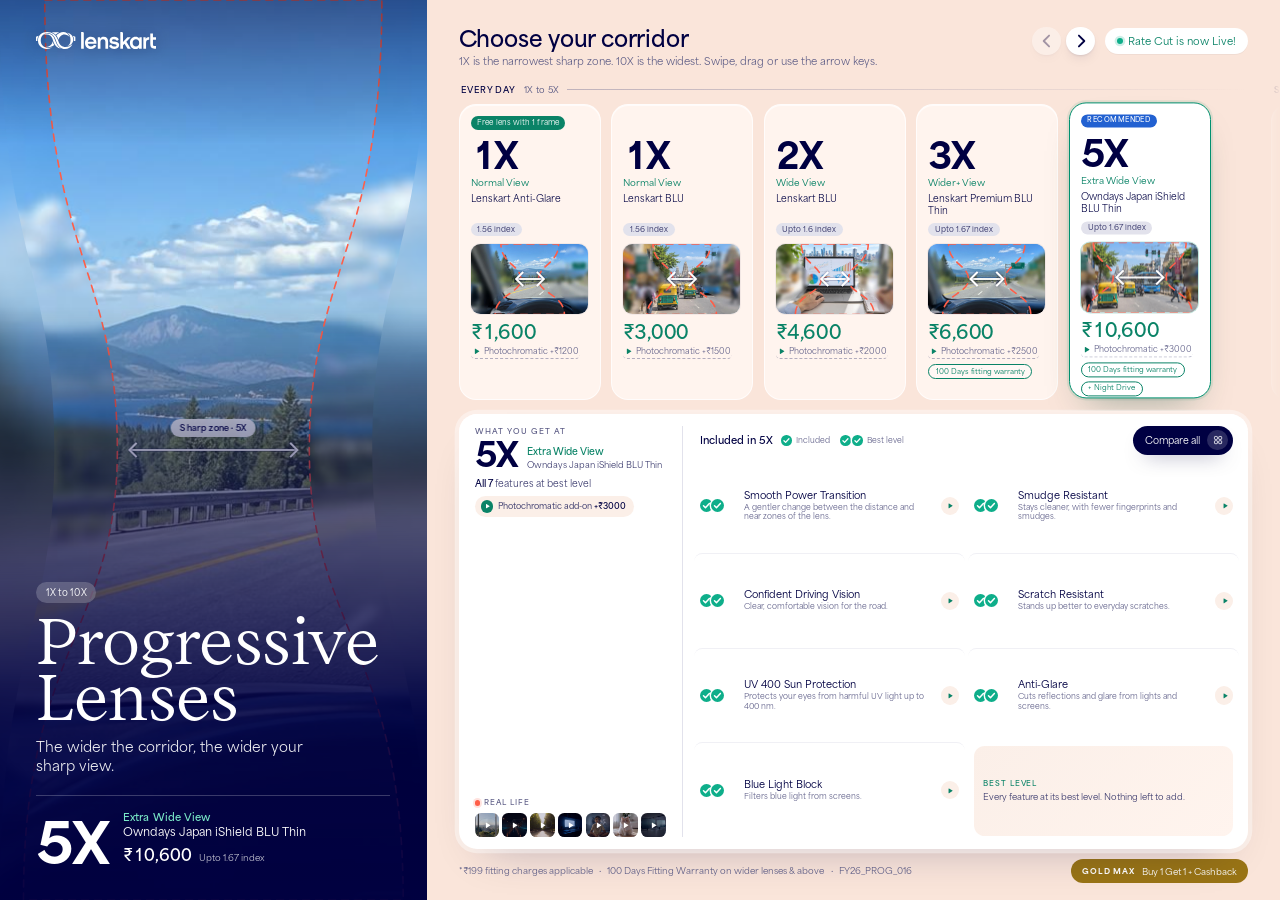
==== proto/v1/index.html @ 250c39a2 "Mirror lk-progressive-lens-card for GitHub Pages with iPad landscape & video playback fixes" ====
<!doctype html>
<html lang="en">
<head>
<meta charset="utf-8">
<meta name="viewport" content="width=device-width, initial-scale=1, viewport-fit=cover">
<title>Progressive Lenses · Cinematic</title>
<meta name="theme-color" content="#FAE5DA">
<link rel="icon" href="data:,">
<link rel="stylesheet" href="../shared/corridor.css">
<link rel="stylesheet" href="style.css">
</head>
<body>

<div class="app" id="app">

  <!-- LEFT: live hero corridor -->
  <aside class="hero" aria-label="Progressive Lenses">
    <div class="hero-cx" id="heroCx" aria-hidden="true"></div>
    <div class="hero-shade" aria-hidden="true"></div>

    <div class="hero-top">
      <img class="wordmark" src="../assets/lenskart-wordmark-white.svg" alt="Lenskart">
    </div>

    <div class="hero-copy">
      <span class="hero-range" id="heroRange">1X to 10X</span>
      <h1 class="hero-title">Progressive<br>Lenses</h1>
      <p class="hero-line">The wider the corridor, the wider your sharp view.</p>

      <div class="hero-sel" aria-live="polite">
        <div class="hero-x swap" id="heroX">5X</div>
        <div class="hero-meta swap" id="heroMeta">
          <div class="hero-view" id="heroView">Extra Wide View</div>
          <div class="hero-name" id="heroName">Owndays Japan iShield BLU Thin</div>
          <div class="hero-price"><span id="heroPrice">₹10,600</span><span class="hero-price-note" id="heroIndex">Upto 1.67 index</span></div>
        </div>
      </div>
    </div>
  </aside>

  <!-- RIGHT: carousel + detail -->
  <main class="stage">
    <header class="stage-head">
      <div class="stage-title">
        <h2>Choose your corridor</h2>
        <p>1X is the narrowest sharp zone. <span id="maxX">10X</span> is the widest. Swipe, drag or use the arrow keys.</p>
      </div>
      <div class="head-right">
        <div class="arrows" role="group" aria-label="Scroll lenses">
          <button class="arrow" id="prevBtn" type="button" aria-label="Scroll left">
            <svg viewBox="0 0 24 24" width="20" height="20" aria-hidden="true"><path d="M14.5 5.5 8 12l6.5 6.5" fill="none" stroke="currentColor" stroke-width="2.2" stroke-linecap="round" stroke-linejoin="round"/></svg>
          </button>
          <button class="arrow" id="nextBtn" type="button" aria-label="Scroll right">
            <svg viewBox="0 0 24 24" width="20" height="20" aria-hidden="true"><path d="M9.5 5.5 16 12l-6.5 6.5" fill="none" stroke="currentColor" stroke-width="2.2" stroke-linecap="round" stroke-linejoin="round"/></svg>
          </button>
        </div>
        <span class="ratecut" id="rateCut"><i></i><span>Rate Cut is now Live!</span></span>
      </div>
    </header>

    <section class="carousel" id="carousel" aria-label="Lens carousel">
      <div class="track" id="track" role="radiogroup" aria-label="Progressive lenses"></div>
    </section>

    <section class="detail" id="detail" aria-live="polite"></section>

    <footer class="foot">
      <p class="foot-facts" id="footFacts"></p>
      <span class="gold" id="gold"><b>GOLD MAX</b><span>Buy 1 Get 1 + Cashback</span></span>
    </footer>
  </main>
</div>

<!-- Compare matrix -->
<div class="cmp" id="cmp" role="dialog" aria-modal="true" aria-labelledby="cmpTitle" hidden>
  <div class="cmp-inner">
    <header class="cmp-head">
      <div>
        <span class="cmp-eyebrow">COMPARE · <span id="cmpCount">8</span> LENSES</span>
        <h2 id="cmpTitle">Find the corridor that fits</h2>
      </div>
      <div class="cmp-head-r">
        <div class="cmp-legend" aria-hidden="true">
          <span><i class="tk tk1"></i>Included</span>
          <span><i class="tk tk2"></i>Best level</span>
        </div>
        <button class="cmp-close" id="cmpClose" type="button" aria-label="Close compare">
          <svg viewBox="0 0 24 24" width="20" height="20" aria-hidden="true"><path d="M6 6l12 12M18 6 6 18" fill="none" stroke="currentColor" stroke-width="2.2" stroke-linecap="round"/></svg>
          <span>Close</span>
        </button>
      </div>
    </header>
    <div class="cmp-scroll" id="cmpScroll"><div id="cmpTable"></div></div>
    <footer class="foot cmp-foot">
      <p class="foot-facts" id="cmpFacts"></p>
      <span class="gold"><b>GOLD MAX</b><span>Buy 1 Get 1 + Cashback</span></span>
    </footer>
  </div>
</div>

<!-- Real-life clip lightbox -->
<div class="lb" id="lb" role="dialog" aria-modal="true" aria-labelledby="lbTitle" hidden>
  <div class="lb-scrim" data-close></div>
  <div class="lb-card">
    <div class="lb-media">
      <video id="lbVideo" autoplay muted loop playsinline webkit-playsinline preload="auto"></video>
      <span class="lb-badge"><i></i>Real life</span>
    </div>
    <div class="lb-info">
      <span class="lb-eyebrow" id="lbEye"></span>
      <h3 id="lbTitle"></h3>
      <p class="lb-blurb" id="lbBlurb"></p>
      <div class="lb-status" id="lbStatus"></div>
      <div class="lb-nav" id="lbNav">
        <button class="lb-step" id="lbPrev" type="button" aria-label="Previous clip">
          <svg viewBox="0 0 24 24" width="18" height="18" aria-hidden="true"><path d="M14.5 5.5 8 12l6.5 6.5" fill="none" stroke="currentColor" stroke-width="2.2" stroke-linecap="round" stroke-linejoin="round"/></svg>
        </button>
        <span class="lb-dots" id="lbDots" aria-hidden="true"></span>
        <button class="lb-step" id="lbNext" type="button" aria-label="Next clip">
          <svg viewBox="0 0 24 24" width="18" height="18" aria-hidden="true"><path d="M9.5 5.5 16 12l-6.5 6.5" fill="none" stroke="currentColor" stroke-width="2.2" stroke-linecap="round" stroke-linejoin="round"/></svg>
        </button>
      </div>
    </div>
    <button class="lb-close" id="lbClose" type="button" aria-label="Close clip">
      <svg viewBox="0 0 24 24" width="20" height="20" aria-hidden="true"><path d="M6 6l12 12M18 6 6 18" fill="none" stroke="currentColor" stroke-width="2.2" stroke-linecap="round"/></svg>
    </button>
  </div>
</div>

<script src="../shared/data.js"></script>
<script src="../shared/corridor.js"></script>
<script src="app.js"></script>
</body>
</html>
---- proto/shared/corridor.css ----
/* Corridor motion component. See corridor.js. */
.cx{position:relative;overflow:hidden;background:#dbe7f1;isolation:isolate;contain:paint}
.cx-layer{position:absolute;inset:0;overflow:hidden}
.cx-img{position:absolute;top:0;left:50%;max-width:none;pointer-events:none;user-select:none;-webkit-user-drag:none;
  transform:translate3d(calc(-50% + var(--cx-pan,0px)),0,0);will-change:transform}
.cx-l-sharp{-webkit-clip-path:var(--cx-clip-sharp);clip-path:var(--cx-clip-sharp)}
.cx-l-mid{-webkit-clip-path:var(--cx-clip-mid);clip-path:var(--cx-clip-mid)}
.cx-shade{position:absolute;inset:0;pointer-events:none;background:linear-gradient(180deg,rgba(255,255,255,.0),rgba(0,0,40,.0))}
.cx-guide{position:absolute;inset:0;width:100%;height:100%;pointer-events:none;overflow:visible}
.cx-outline{fill:none;stroke:#ff5e48;stroke-width:1.6;stroke-linecap:round;stroke-dasharray:7 6;vector-effect:non-scaling-stroke;animation:cx-dash 1.4s linear infinite}
.cx-outline-glow{fill:rgba(255,255,255,.10);stroke:none}
@keyframes cx-dash{to{stroke-dashoffset:-26}}
.cx-arrow{position:absolute;left:50%;top:50%;height:0;pointer-events:none;transform:translate(-50%,-50%);display:flex;align-items:center;justify-content:center;animation:cx-wig 2.6s ease-in-out infinite}
.cx-arrow i{display:block;height:2px;width:100%;background:rgba(255,255,255,.92);border-radius:2px;box-shadow:0 0 0 1px rgba(0,0,66,.18)}
.cx-arrow::before,.cx-arrow::after{content:"";position:absolute;top:50%;width:9px;height:9px;border-top:2px solid #fff;border-left:2px solid #fff;filter:drop-shadow(0 0 1px rgba(0,0,66,.45))}
.cx-arrow::before{left:0;transform:translateY(-50%) rotate(-45deg)}
.cx-arrow::after{right:0;transform:translateY(-50%) rotate(135deg)}
@keyframes cx-wig{0%,100%{transform:translate(-50%,-50%) scaleX(1)}35%{transform:translate(-50%,-50%) scaleX(1.07)}70%{transform:translate(-50%,-50%) scaleX(.94)}}
.cx-chip{position:absolute;left:50%;bottom:10px;transform:translateX(-50%);padding:4px 10px;border-radius:999px;font:700 11px/1 "Lenskart Sans",system-ui,sans-serif;letter-spacing:.02em;color:#000042;background:rgba(255,255,255,.88);-webkit-backdrop-filter:blur(6px);backdrop-filter:blur(6px);white-space:nowrap;pointer-events:none}
@media (prefers-reduced-motion:reduce){.cx-outline,.cx-arrow{animation:none}}
---- proto/v1/style.css ----
/* V1 · Cinematic (peach / white). 1rem = 16px at 1920x1080, scales with the viewport. */
@font-face{font-family:"Lenskart Sans";src:url("../assets/fonts/LenskartSans-Regular.woff2") format("woff2");font-weight:400;font-display:swap}
@font-face{font-family:"Lenskart Sans";src:url("../assets/fonts/LenskartSans-Medium.woff2") format("woff2");font-weight:500;font-display:swap}
@font-face{font-family:"Lenskart Sans";src:url("../assets/fonts/LenskartSans-Bold.woff2") format("woff2");font-weight:700;font-display:swap}
@font-face{font-family:"Lenskart Sans";src:url("../assets/fonts/LenskartSans-Black.woff2") format("woff2");font-weight:900;font-display:swap}
@font-face{font-family:"Lenskart Serif";src:url("../assets/fonts/LenskartSerif-Normal.woff2") format("woff2");font-weight:400;font-display:swap}

:root{
  --navy:#000042; --navy2:#333368; --navy3:#5B5B85;
  --teal:#0A8367; --teal2:#0EAE8A; --teal3:#00906F;
  --peach:#FAE5DA; --peach2:#FFF4EE; --peach3:#FBEFE8;
  --lilac:#E2E2EC; --lilac2:#F0F0F5;
  --red:#FF5E48; --blue:#2261D1; --gold:#997415;
  --ease-out:cubic-bezier(.23,1,.32,1);
  --ease-io:cubic-bezier(.77,0,.175,1);
  --sans:"Lenskart Sans",system-ui,-apple-system,"Segoe UI",sans-serif;
  --serif:"Lenskart Serif",Georgia,serif;
}
*{box-sizing:border-box;margin:0;padding:0}
html{font-size:clamp(6.5px,min(calc(100vw/120),calc(100vh/67.5)),28px);-webkit-text-size-adjust:100%}
body{font-family:var(--sans);color:var(--navy);background:var(--peach);min-height:100vh;min-height:100dvh;overflow:hidden;-webkit-font-smoothing:antialiased;text-rendering:optimizeLegibility}
button{font:inherit;color:inherit;background:none;border:0;cursor:pointer;-webkit-tap-highlight-color:transparent;touch-action:manipulation}
img,video{display:block}
[hidden]{display:none!important}
::selection{background:rgba(14,174,138,.28);color:var(--navy)}
.hero ::selection{background:rgba(121,231,199,.35);color:#fff}
.cmp-scroll{scrollbar-width:thin;scrollbar-color:rgba(0,0,66,.25) transparent}
:focus{outline:none}
:focus-visible{outline:.19rem solid var(--blue);outline-offset:.2rem;border-radius:.5rem}

.app{display:grid;grid-template-columns:40rem minmax(0,1fr);height:100vh;height:100dvh;min-height:40rem;max-height:100vh;max-height:100dvh}

/* ============ HERO ============ */
.hero{position:relative;overflow:hidden;background:#1a2a44;color:#fff;display:flex;flex-direction:column;justify-content:space-between;padding:3rem 3.4rem 3.2rem;isolation:isolate}
.hero-cx{position:absolute;inset:0;z-index:-3}
.hero-cx.cx{background:#2a3a58}
.hero-cx .cx-chip{bottom:auto;top:calc(50% - 2.9rem);font-size:.8rem;padding:.42rem .85rem}
.hero-shade{position:absolute;inset:0;z-index:-2;pointer-events:none;
  background:
    linear-gradient(180deg,rgba(0,0,40,.42) 0,rgba(0,0,40,0) 16%),
    linear-gradient(0deg,rgba(0,0,66,.96) 0,rgba(0,0,66,.86) 24%,rgba(0,0,66,.5) 46%,rgba(0,0,66,0) 66%)}
.wordmark{height:1.55rem;width:auto;filter:drop-shadow(0 1px 8px rgba(0,0,40,.35))}
.hero-copy{display:flex;flex-direction:column;align-items:flex-start}
.hero-range{display:inline-flex;align-items:center;padding:.45rem .9rem;border-radius:999px;background:rgba(255,255,255,.2);-webkit-backdrop-filter:blur(8px);backdrop-filter:blur(8px);font-size:.85rem;font-weight:500;letter-spacing:.01em}
.hero-title{font-family:var(--serif);font-weight:400;font-size:5.4rem;line-height:.98;letter-spacing:-.01em;margin-top:1rem;text-wrap:balance}
.hero-line{margin-top:1.1rem;font-size:1.3rem;line-height:1.35;font-weight:400;opacity:.95;max-width:26rem}
.hero-sel{margin-top:1.8rem;padding-top:1.4rem;border-top:1px solid rgba(255,255,255,.22);align-self:stretch;display:flex;align-items:flex-end;gap:1.3rem}
.hero-x{font-weight:900;font-size:5.2rem;line-height:.84;letter-spacing:-.02em;font-variant-numeric:tabular-nums}
.hero-meta{min-width:0;padding-bottom:.1rem}
.hero-view{font-size:.95rem;font-weight:700;color:#79E7C7;letter-spacing:.01em}
.hero-name{margin-top:.25rem;font-size:1.05rem;line-height:1.25;font-weight:500}
.hero-price{margin-top:.5rem;display:flex;align-items:baseline;gap:.7rem;flex-wrap:wrap}
.hero-price #heroPrice{font-size:1.5rem;font-weight:700;font-variant-numeric:tabular-nums}
.hero-price-note{font-size:.82rem;opacity:.8}

/* ============ STAGE ============ */
.stage{display:flex;flex-direction:column;min-width:0;min-height:0;padding:2.5rem 3rem 1.6rem 3rem;background:var(--peach);position:relative}
.stage-head{display:flex;justify-content:space-between;align-items:flex-start;gap:1.5rem}
.stage-title h2{font-size:2.05rem;line-height:1.1;font-weight:700;letter-spacing:-.01em}
.stage-title p{margin-top:.4rem;font-size:.95rem;color:var(--navy3);font-weight:400}
.head-right{display:flex;align-items:center;gap:.9rem;flex-shrink:0}
.ratecut{display:inline-flex;align-items:center;gap:.5rem;padding:.65rem 1.1rem;border-radius:999px;background:#fff;font-size:.95rem;font-weight:500;color:var(--teal);box-shadow:0 1px 0 rgba(0,0,66,.04)}
.ratecut i{width:.6rem;height:.6rem;border-radius:50%;background:var(--teal2);box-shadow:0 0 0 .22rem rgba(14,174,138,.2);animation:pulse 2.4s ease-in-out infinite}
@keyframes pulse{50%{box-shadow:0 0 0 .38rem rgba(14,174,138,0)}}
.arrows{display:flex;gap:.5rem}
.arrow{width:2.7rem;height:2.7rem;border-radius:50%;background:#fff;color:var(--navy);display:grid;place-items:center;box-shadow:0 1px 2px rgba(0,0,66,.08),0 6px 14px -6px rgba(0,0,66,.18);transition:transform .16s var(--ease-out),opacity .2s,background-color .2s,color .2s}
.arrow:active{transform:scale(.94)}
.arrow[aria-disabled="true"]{opacity:.35;pointer-events:none}
@media (hover:hover) and (pointer:fine){.arrow:hover{background:var(--navy);color:#fff}}

/* ============ CAROUSEL ============ */
.carousel{position:relative;margin-top:1.3rem;margin-left:-1rem;margin-right:-3rem}
.track{display:flex;gap:2.2rem;overflow-x:auto;overflow-y:hidden;scroll-snap-type:x mandatory;scroll-padding-left:1rem;padding:.2rem 3rem 1.1rem 1rem;scrollbar-width:none;-webkit-overflow-scrolling:touch;overscroll-behavior-x:contain;cursor:grab;user-select:none;-webkit-user-select:none;touch-action:pan-x pan-y;
  -webkit-mask-image:linear-gradient(90deg,transparent 0,#000 var(--mL,0rem),#000 calc(100% - var(--mR,0rem)),transparent 100%);mask-image:linear-gradient(90deg,transparent 0,#000 var(--mL,0rem),#000 calc(100% - var(--mR,0rem)),transparent 100%)}
.track::-webkit-scrollbar{display:none}
.track.can-left{--mL:1.2rem}
.track.can-right{--mR:3.4rem}
.track.dragging{cursor:grabbing;scroll-snap-type:none;user-select:none}
.track.dragging .card{pointer-events:none}
.grp{flex:none;display:flex;flex-direction:column;gap:.8rem}
.grp-label{position:sticky;left:1rem;align-self:flex-start;display:flex;align-items:center;gap:.7rem;font-size:.78rem;font-weight:700;letter-spacing:.14em;text-transform:uppercase;color:var(--navy3);padding-left:.2rem;height:1.2rem;z-index:2;
  width:calc(var(--vw,50rem) - 4rem);max-width:100%}
.grp-label b{font-weight:700;color:var(--navy);white-space:nowrap}
.grp-label::after{content:"";flex:1;height:1px;background:linear-gradient(90deg,rgba(102,102,142,.4),rgba(102,102,142,0))}
.grp-label small{font-weight:500;letter-spacing:.04em;text-transform:none;font-size:.8rem;white-space:nowrap}
.grp-cards{display:flex;gap:1rem}

/* ============ CARD ============ */
.card{position:relative;flex:none;width:13.3rem;height:27.7rem;border-radius:1.6rem;background:var(--peach2);border:.13rem solid rgba(255,255,255,.75);padding:1.05rem 1.05rem 1rem;display:flex;flex-direction:column;scroll-snap-align:start;
  box-shadow:0 1px 0 rgba(255,255,255,.7) inset;transition:transform .28s var(--ease-out),box-shadow .28s var(--ease-out),background-color .28s,border-color .28s}
.card-hit{position:absolute;inset:0;border-radius:inherit;z-index:1;-webkit-touch-callout:none}
.card-hit:focus-visible{outline:.2rem solid var(--blue);outline-offset:.2rem;border-radius:1.6rem}
.card > *:not(.card-hit){position:relative;pointer-events:none}
.card .addon{pointer-events:auto;z-index:3}
.card-tags{min-height:1.5rem;display:flex;gap:.35rem;flex-wrap:wrap;align-items:flex-start}
.chip{display:inline-flex;align-items:center;padding:.28rem .6rem;border-radius:999px;font-size:.66rem;font-weight:700;letter-spacing:.04em;line-height:1;white-space:nowrap}
.chip-free{background:var(--teal);color:#fff;letter-spacing:.01em;font-weight:500;font-size:.68rem}
.chip-rec{background:var(--blue);color:#fff;text-transform:uppercase;letter-spacing:.07em;font-size:.62rem}
.chip-best{background:var(--blue);color:#fff;text-transform:uppercase;letter-spacing:.07em;font-size:.62rem}
.card-x{margin-top:.45rem;font-size:3.35rem;font-weight:900;line-height:1;letter-spacing:-.025em;font-variant-numeric:tabular-nums}
.card-view{margin-top:.5rem;font-size:.84rem;font-weight:500;color:var(--teal);line-height:1.2}
.card-name{margin-top:.4rem;font-size:.86rem;font-weight:400;line-height:1.28;min-height:2.2rem;color:var(--navy)}
.idx{align-self:flex-start;margin-top:.55rem;padding:.3rem .62rem;border-radius:999px;background:var(--lilac);font-size:.7rem;font-weight:500;color:var(--navy2);line-height:1}
.tile{margin-top:.7rem;width:100%;aspect-ratio:16/9.6;border-radius:.9rem;overflow:hidden;background:#cfdbe8;flex:none;box-shadow:0 0 0 1px rgba(0,0,66,.05)}
.card-price{margin-top:.7rem;font-size:1.75rem;font-weight:700;color:var(--teal);line-height:1.05;letter-spacing:-.01em;font-variant-numeric:tabular-nums}
.addon{align-self:flex-start;margin-top:.3rem;font-size:.74rem;color:var(--navy3);line-height:1.2;display:inline-flex;align-items:center;gap:.3rem;padding:.2rem .1rem;border-radius:.4rem;text-align:left;border-bottom:1px dashed rgba(102,102,142,.5);transition:color .15s,border-color .15s}
.addon svg{flex:none;width:.8rem;height:.8rem;color:var(--teal)}
@media (hover:hover) and (pointer:fine){.addon:hover{color:var(--navy);border-bottom-color:var(--teal)}}
.card-chips{margin-top:.45rem;display:flex;gap:.3rem;flex-wrap:wrap;align-content:flex-start}
.pill{display:inline-flex;align-items:center;padding:.26rem .6rem;border-radius:999px;border:1px solid var(--teal);color:var(--teal);font-size:.66rem;font-weight:500;line-height:1.1;white-space:nowrap;background:rgba(255,255,255,.4)}

@media (hover:hover) and (pointer:fine){
  .card:hover{transform:translateY(-.28rem);box-shadow:0 14px 28px -14px rgba(0,0,66,.28)}
}
.card:active{transform:scale(.985)}
.card.is-sel{background:#fff;border-color:var(--teal3);box-shadow:0 18px 38px -18px rgba(0,66,50,.4),0 0 0 .2rem rgba(0,144,111,.1);transform:translateY(-.15rem)}
.card.is-sel .card-x{color:var(--navy)}
.card.is-sel .tile{box-shadow:0 0 0 1px rgba(0,144,111,.25)}

/* ============ DETAIL ============ */
.detail{margin-top:.2rem;flex:1 1 auto;min-height:0;background:#fff;border-radius:1.7rem;padding:1.15rem 1.4rem 1.1rem 1.5rem;display:grid;grid-template-columns:19.5rem minmax(0,1fr);gap:1.6rem;box-shadow:0 0 0 .4rem rgba(255,255,255,.4),0 1px 0 rgba(255,255,255,.8) inset,0 22px 44px -26px rgba(0,0,66,.3);position:relative}
.d-id{display:flex;flex-direction:column;min-width:0;border-right:1px solid var(--lilac);padding-right:1.4rem}
.d-eyebrow{font-size:.7rem;font-weight:700;letter-spacing:.14em;text-transform:uppercase;color:var(--navy3)}
.d-head{margin-top:.4rem;display:flex;align-items:flex-end;gap:.8rem}
.d-x{font-size:3.1rem;line-height:.9;font-weight:900;letter-spacing:-.025em;font-variant-numeric:tabular-nums}
.d-view{font-size:.88rem;font-weight:700;color:var(--teal);line-height:1.2;padding-bottom:.1rem}
.d-name{margin-top:.15rem;font-size:.78rem;color:var(--navy2);line-height:1.2}
.d-sum{margin-top:.75rem;font-size:.86rem;line-height:1.35;color:var(--navy2)}
.d-sum b{color:var(--navy);font-weight:700}
.d-addon{margin-top:.55rem;align-self:flex-start;display:inline-flex;align-items:center;gap:.45rem;padding:.4rem .75rem .4rem .55rem;border-radius:999px;background:var(--peach3);font-size:.76rem;font-weight:500;color:var(--navy2);transition:background-color .2s,transform .16s var(--ease-out)}
.d-addon svg{width:1.15rem;height:1.15rem;color:#fff;background:var(--teal);border-radius:50%;padding:.25rem;flex:none}
.d-addon b{color:var(--navy);font-weight:700}
.d-addon:active{transform:scale(.97)}
@media (hover:hover) and (pointer:fine){.d-addon:hover{background:var(--peach)}}
.rl{margin-top:auto;padding-top:.7rem}
.rl-label{display:flex;align-items:center;gap:.4rem;font-size:.68rem;font-weight:700;letter-spacing:.14em;text-transform:uppercase;color:var(--navy3)}
.rl-label i{width:.5rem;height:.5rem;border-radius:50%;background:var(--red);box-shadow:0 0 0 .18rem rgba(255,94,72,.18)}
.rl-row{margin-top:.5rem;display:flex;gap:.3rem}
.rl-th{position:relative;flex:none;width:2.3rem;height:2.3rem;border-radius:.6rem;overflow:hidden;background:var(--lilac);transition:transform .2s var(--ease-out),box-shadow .2s;animation:pop .34s var(--ease-out) backwards;animation-delay:calc(var(--i,0)*40ms)}
.rl-th img{width:100%;height:100%;object-fit:cover}
.rl-th::after{content:"";position:absolute;inset:0;background:rgba(0,0,66,.18);transition:background-color .2s}
.rl-th svg{position:absolute;left:50%;top:50%;width:.8rem;height:.8rem;margin:-.4rem 0 0 -.4rem;color:#fff;z-index:1;filter:drop-shadow(0 1px 2px rgba(0,0,40,.4))}
.rl-th:active{transform:scale(.94)}
@media (hover:hover) and (pointer:fine){.rl-th:hover{transform:translateY(-.15rem);box-shadow:0 8px 14px -8px rgba(0,0,66,.5)}.rl-th:hover::after{background:rgba(0,0,66,0)}}
@keyframes pop{from{opacity:0;transform:translateY(.4rem) scale(.92)}}

.d-main{min-width:0;display:flex;flex-direction:column}
.d-top{display:flex;align-items:center;justify-content:space-between;gap:1rem;min-height:2.4rem}
.d-title{font-size:.95rem;font-weight:700;display:flex;align-items:center;gap:.8rem;flex-wrap:wrap}
.legend{display:inline-flex;align-items:center;gap:1rem;font-size:.72rem;font-weight:400;color:var(--navy3)}
.legend span{display:inline-flex;align-items:center;gap:.35rem}
.btn-compare{display:inline-flex;align-items:center;gap:.7rem;padding:.4rem .5rem .4rem 1.15rem;border-radius:999px;background:var(--navy);color:#fff;font-size:.88rem;font-weight:500;white-space:nowrap;transition:transform .16s var(--ease-out),background-color .2s,box-shadow .2s;box-shadow:0 10px 20px -12px rgba(0,0,66,.7)}
.btn-compare .bi{width:1.9rem;height:1.9rem;border-radius:50%;background:rgba(255,255,255,.16);display:grid;place-items:center;transition:transform .35s var(--ease-out),background-color .2s}
.btn-compare svg{width:.95rem;height:.95rem}
@media (hover:hover) and (pointer:fine){.btn-compare:hover .bi{transform:translate(.12rem,-.05rem) scale(1.06);background:rgba(255,255,255,.26)}}
.btn-compare:active{transform:scale(.97)}
@media (hover:hover) and (pointer:fine){.btn-compare:hover{background:var(--navy2)}}
.feats{margin-top:.3rem;flex:1;display:grid;grid-template-columns:1fr 1fr;grid-template-rows:repeat(4,minmax(0,1fr));grid-auto-flow:column;column-gap:1.4rem;min-height:0}
.feat{position:relative;display:flex;align-items:center;gap:.75rem;text-align:left;padding:.2rem .55rem;margin:0 -.55rem;border-radius:.8rem;min-width:0;border-top:1px solid var(--lilac2);transition:background-color .18s,transform .16s var(--ease-out),opacity .25s;animation:rowin .36s var(--ease-out) backwards;animation-delay:calc(var(--i,0)*28ms)}
.feat:nth-child(4),.feat:nth-child(8){}
.feats .feat:nth-child(1),.feats .feat:nth-child(5){border-top-color:transparent}
.feat:active{transform:scale(.99)}
@keyframes rowin{from{opacity:0;transform:translateY(.4rem)}}
.f-ticks{flex:none;width:3.4rem;display:flex;align-items:center;gap:.2rem}
.f-txt{min-width:0;flex:1}
.f-label{display:flex;font-size:.92rem;font-weight:500;line-height:1.2;color:var(--navy);display:flex;align-items:center;gap:.5rem;flex-wrap:wrap}
.f-sub{display:block;margin-top:.12rem;font-size:.72rem;line-height:1.25;color:var(--navy3);display:-webkit-box;-webkit-line-clamp:2;-webkit-box-orient:vertical;overflow:hidden}
.f-note{display:inline-flex;font-size:.66rem;font-weight:700;color:var(--teal);background:rgba(14,174,138,.12);padding:.18rem .5rem;border-radius:999px;letter-spacing:.01em;line-height:1}
.f-play{flex:none;width:1.7rem;height:1.7rem;border-radius:50%;display:grid;place-items:center;background:var(--peach3);color:var(--teal);transition:background-color .18s,color .18s,transform .2s var(--ease-out)}
.f-play svg{width:.72rem;height:.72rem;margin-left:.08rem}
@media (hover:hover) and (pointer:fine){.feat:hover{background:var(--peach2)}.feat:hover .f-play{background:var(--teal);color:#fff;transform:scale(1.08)}}
.feat.off{opacity:.5}
.feat.off .f-label{color:var(--navy2)}
.feat.off .f-sub{color:var(--navy3)}
.feat.off:hover,.feat.off:focus-visible{opacity:.9}
.feat.off .f-play{background:var(--lilac2);color:var(--navy3)}
.cell-hint{display:flex;flex-direction:column;justify-content:center;gap:.25rem;padding:.4rem .9rem;margin:.3rem 0 .1rem;border-radius:1rem;background:linear-gradient(135deg,var(--peach3),var(--peach2));font-size:.8rem;line-height:1.35;color:var(--navy2);animation:rowin .36s var(--ease-out) backwards;animation-delay:200ms}
.cell-hint b{color:var(--navy);font-weight:700}
.cell-hint small{font-size:.68rem;font-weight:700;letter-spacing:.12em;text-transform:uppercase;color:var(--teal)}

/* ticks */
.tk{display:inline-block;width:1.25rem;height:1.25rem;border-radius:50%;background:var(--teal2) url("data:image/svg+xml,%3Csvg xmlns='http://www.w3.org/2000/svg' viewBox='0 0 20 20'%3E%3Cpath d='M5.4 10.4l3 3 6-6.6' fill='none' stroke='white' stroke-width='2.3' stroke-linecap='round' stroke-linejoin='round'/%3E%3C/svg%3E") center/100% no-repeat;flex:none}
.tk.tk2{margin-right:.0rem}
.tk.none{background:transparent;box-shadow:inset 0 0 0 1.5px var(--lilac);position:relative}
.tk.none::after{content:"";position:absolute;left:32%;right:32%;top:50%;height:1.5px;background:#b9b9cf;border-radius:2px}
.legend .tk,.cmp-legend .tk{width:1rem;height:1rem}
.legend .tk1,.cmp-legend .tk1{margin-right:0}
.legend .tk2::after,.cmp-legend .tk2::after{content:"";display:inline-block}
.dbl{display:inline-flex}
.dbl .tk+.tk{margin-left:-.22rem;box-shadow:0 0 0 .13rem #fff}
.cmp .dbl .tk+.tk{box-shadow:0 0 0 .13rem var(--peach2)}

/* swap animation */
.swap.pop{animation:swap .36s var(--ease-out)}
@keyframes swap{from{opacity:0;transform:translateY(.55rem);filter:blur(4px)}to{opacity:1;transform:none;filter:none}}

/* ============ FOOTER ============ */
.foot{margin-top:.95rem;display:flex;align-items:center;justify-content:space-between;gap:1rem}
.foot-facts{font-size:.82rem;color:var(--navy3);line-height:1.3}
.foot-facts span+span::before{content:"·";margin:0 .6rem}
.gold{display:inline-flex;align-items:center;gap:.7rem;padding:.6rem 1.05rem;border-radius:999px;background:var(--gold);color:#fff;font-size:.82rem;font-weight:500;white-space:nowrap;flex:none}
.gold b{font-weight:900;letter-spacing:.1em;font-size:.72rem}

/* ============ COMPARE ============ */
.cmp{position:fixed;inset:0;z-index:50;background:var(--peach2);opacity:0;transform:translateY(1.2rem) scale(.99);transition:opacity .24s var(--ease-out),transform .3s var(--ease-out);overflow:hidden}
.cmp.open{opacity:1;transform:none}
.cmp-inner{height:100%;display:flex;flex-direction:column;padding:2.6rem 3.4rem 1.6rem}
.cmp-head{display:flex;justify-content:space-between;align-items:flex-start;gap:1rem}
.cmp-eyebrow{display:inline-block;padding:.5rem 1rem;border-radius:999px;background:#fff;font-size:.72rem;font-weight:700;letter-spacing:.14em;color:var(--navy2)}
.cmp-head h2{margin-top:.9rem;font-family:var(--serif);font-weight:400;font-size:3.5rem;line-height:1;letter-spacing:-.01em}
.cmp-head-r{display:flex;align-items:center;gap:1.4rem;padding-top:.3rem}
.cmp-legend{display:flex;gap:1.1rem;font-size:.78rem;color:var(--navy3)}
.cmp-legend span{display:inline-flex;align-items:center;gap:.4rem}
.cmp-close{display:inline-flex;align-items:center;gap:.5rem;padding:.65rem 1.1rem .65rem .9rem;border-radius:999px;background:#fff;font-size:.9rem;font-weight:500;box-shadow:0 1px 2px rgba(0,0,66,.08),0 8px 16px -10px rgba(0,0,66,.3);transition:transform .16s var(--ease-out),background-color .2s,color .2s}
.cmp-close:active{transform:scale(.96)}
@media (hover:hover) and (pointer:fine){.cmp-close:hover{background:var(--navy);color:#fff}}
.cmp-scroll{flex:1;min-height:0;overflow:auto;margin:.6rem -.6rem 0;padding:0 .6rem}
.mx{width:100%;min-width:66rem;border-collapse:separate;border-spacing:0;table-layout:fixed}
.mx col.c0{width:13.4rem}
.mx th,.mx td{padding:0;text-align:center}
.mx .g-row th{font-size:.7rem;font-weight:700;letter-spacing:.14em;text-transform:uppercase;color:var(--navy3);text-align:left;padding:1.3rem 0 .5rem .9rem;white-space:nowrap}
.mx thead th.lens{vertical-align:bottom;padding:0}
.col-btn{display:flex;flex-direction:column;align-items:center;width:100%;padding:.7rem .5rem .8rem;border-radius:1.2rem 1.2rem 0 0;position:relative;transition:background-color .2s,transform .16s var(--ease-out)}
.col-btn:active{transform:scale(.985)}
.col-tag{height:1.3rem;display:flex;align-items:center}
.col-tag .chip{font-size:.58rem;padding:.24rem .55rem}
.col-x{margin-top:.25rem;font-size:2.6rem;line-height:1;font-weight:900;letter-spacing:-.02em}
.col-name{margin-top:.4rem;font-size:.74rem;line-height:1.25;min-height:2.9rem;color:var(--navy);font-weight:400;max-width:10rem}
.col-price{margin-top:.2rem;font-size:1.25rem;font-weight:700;color:var(--teal);font-variant-numeric:tabular-nums}
.col-sel{margin-top:.35rem;font-size:.62rem;font-weight:700;letter-spacing:.1em;text-transform:uppercase;color:var(--teal);height:.8rem;opacity:0;transition:opacity .2s}
.mx tr.hd th:first-child{border-bottom:2px solid var(--navy)}
.mx td,.mx tbody th{height:3.4rem;border-top:1px solid rgba(0,0,66,.07);font-size:.9rem;color:var(--navy2);transition:background-color .2s}
.mx tbody tr:first-child td,.mx tbody tr:first-child th{border-top:0}
.mx tbody th{text-align:left;font-weight:400;font-size:.95rem;padding-left:.9rem;color:var(--navy2)}
.mx tbody tr.hd-line td,.mx tbody tr.hd-line th{}
.mx .lens-col{transition:background-color .2s}
.mx td.is-sel,.mx thead th.is-sel .col-btn{background:#fff}
.mx thead th.is-sel .col-sel{opacity:1}
.mx tbody tr:last-child td.is-sel{border-radius:0 0 1.2rem 1.2rem}
.mx thead th.lens{border-bottom:2px solid var(--navy)}
@media (hover:hover) and (pointer:fine){.mx thead th:not(.is-sel) .col-btn:hover{background:rgba(255,255,255,.65)}}
.mx td.is-hov{background:rgba(255,255,255,.55)}
.mx td.is-sel.is-hov{background:#fff}
.bar{width:5.6rem;height:.42rem;border-radius:.3rem;background:var(--lilac);margin:0 auto;overflow:hidden}
.bar i{display:block;height:100%;border-radius:inherit;background:var(--teal2);transform-origin:left;animation:grow .7s var(--ease-out) backwards}
@keyframes grow{from{transform:scaleX(0)}}
.mx .dash{display:inline-block;width:.7rem;height:2px;background:#cfcfe0;border-radius:2px;vertical-align:middle}
.mx .noteTxt{font-size:.74rem;font-weight:700;color:var(--teal)}
.mx td b{color:var(--navy);font-weight:700}
.mx tr.sep td,.mx tr.sep th{border-top:1px solid rgba(0,0,66,.14)}
.cmp-foot{margin-top:.9rem}

/* ============ LIGHTBOX (real-life clips) ============ */
.lb{position:fixed;inset:0;z-index:80;display:grid;place-items:center;padding:1.5rem}
.lb-scrim{position:absolute;inset:0;background:rgba(0,0,40,.62);-webkit-backdrop-filter:blur(6px);backdrop-filter:blur(6px);opacity:0;transition:opacity .22s var(--ease-out)}
.lb-card{position:relative;display:grid;grid-template-columns:auto minmax(18rem,25rem);gap:0;background:#fff;border-radius:1.8rem;overflow:hidden;box-shadow:0 40px 80px -30px rgba(0,0,40,.7);opacity:0;transform:translateY(.8rem) scale(.96);transition:opacity .22s var(--ease-out),transform .28s var(--ease-out);max-width:calc(100vw - 2rem)}
.lb.open .lb-scrim{opacity:1}
.lb.open .lb-card{opacity:1;transform:none}
.lb-media{position:relative;width:min(34rem,calc(100vh - 6rem));aspect-ratio:1;background:#111;overflow:hidden}
.lb-media video{width:100%;height:100%;object-fit:cover}
.lb-badge{position:absolute;left:1rem;top:1rem;display:inline-flex;align-items:center;gap:.45rem;padding:.4rem .75rem;border-radius:999px;background:rgba(0,0,40,.55);-webkit-backdrop-filter:blur(8px);backdrop-filter:blur(8px);color:#fff;font-size:.72rem;font-weight:700;letter-spacing:.08em;text-transform:uppercase}
.lb-badge i{width:.5rem;height:.5rem;border-radius:50%;background:var(--red);animation:pulse 1.8s ease-in-out infinite}
.lb-info{padding:2rem 2rem 1.6rem;display:flex;flex-direction:column;min-width:0}
.lb-eyebrow{font-size:.7rem;font-weight:700;letter-spacing:.14em;text-transform:uppercase;color:var(--navy3)}
.lb-info h3{margin-top:.6rem;font-family:var(--serif);font-weight:400;font-size:2.3rem;line-height:1.05;letter-spacing:-.01em}
.lb-blurb{margin-top:.9rem;font-size:1.02rem;line-height:1.45;color:var(--navy2)}
.lb-status{margin-top:1.2rem;display:flex;align-items:center;gap:.7rem;padding:.8rem 1rem;border-radius:1rem;background:var(--peach2);font-size:.86rem;line-height:1.3;color:var(--navy2)}
.lb-status b{color:var(--navy);font-weight:700}
.lb-status.off{background:var(--lilac2)}
.lb-nav{margin-top:auto;padding-top:1.4rem;display:flex;align-items:center;justify-content:space-between;gap:.8rem}
.lb-step{width:2.6rem;height:2.6rem;border-radius:50%;background:var(--peach3);display:grid;place-items:center;transition:transform .16s var(--ease-out),background-color .2s,color .2s}
.lb-step:active{transform:scale(.92)}
@media (hover:hover) and (pointer:fine){.lb-step:hover{background:var(--navy);color:#fff}}
.lb-dots{display:flex;gap:.35rem;align-items:center}
.lb-dots i{width:.4rem;height:.4rem;border-radius:999px;background:var(--lilac);transition:width .25s var(--ease-out),background-color .25s}
.lb-dots i.on{width:1.2rem;background:var(--teal)}
.lb-close{position:absolute;right:.9rem;top:.9rem;width:2.6rem;height:2.6rem;border-radius:50%;display:grid;place-items:center;background:rgba(255,255,255,.92);color:var(--navy);box-shadow:0 4px 12px -4px rgba(0,0,40,.4);transition:transform .16s var(--ease-out)}
.lb-close:active{transform:scale(.92)}
.lb-info{padding-right:3.6rem}

/* ============ REDUCED MOTION ============ */
@media (prefers-reduced-motion:reduce){
  *,*::before,*::after{animation-duration:.01ms!important;animation-iteration-count:1!important;transition-duration:.01ms!important}
  .ratecut i,.lb-badge i{animation:none!important}
}

/* ============ TABLET / PHONE: stack ============ */
@media (max-width:900px), (max-aspect-ratio:1/1){
  html{font-size:16px}
  body{overflow:auto}
  .app{display:block;height:auto;min-height:100vh;max-height:none}
  .hero{height:34rem;padding:1.4rem 1.25rem 1.5rem}
  .wordmark{height:1.4rem}
  .hero-range{display:none}
  .hero-title{font-size:3.3rem;margin-top:.7rem}
  .hero-line{font-size:1.05rem;margin-top:.7rem;max-width:20rem}
  .hero-sel{margin-top:1.1rem;padding-top:1rem;gap:1rem}
  .hero-x{font-size:3.6rem}
  .hero-name{font-size:.95rem}
  .hero-price #heroPrice{font-size:1.25rem}
  .hero-shade{background:linear-gradient(180deg,rgba(0,0,40,.4) 0,rgba(0,0,40,0) 18%),linear-gradient(0deg,rgba(0,0,66,.96) 0,rgba(0,0,66,.82) 36%,rgba(0,0,66,.35) 62%,rgba(0,0,66,0) 80%)}
  .stage{padding:1.4rem 1.25rem 2rem;display:block}
  .stage-head{flex-direction:column;gap:.9rem}
  .stage-title h2{font-size:1.6rem}
  .stage-title p{font-size:.88rem}
  .head-right{width:100%;justify-content:space-between}
  .arrows{display:none}
  .carousel{margin:1rem -1.25rem 0}
  .track{padding:.2rem 1.25rem 1.1rem;scroll-padding-left:1.25rem;gap:1.6rem;--vw:26rem}
  .grp-label{left:1.25rem;width:calc(100vw - 3.5rem)}
  .card{width:13.8rem}
  .detail{display:block;margin-top:.4rem;padding:1.2rem 1.1rem 1.1rem}
  .d-id{border-right:0;padding-right:0;padding-bottom:1rem;border-bottom:1px solid var(--lilac)}
  .rl{margin-top:1rem}
  .rl-th{width:2.75rem;height:2.75rem}
  .addon{padding:.7rem .1rem .55rem;margin-top:0}
  .d-addon{padding:.7rem .95rem .7rem .7rem}
  .f-play{width:2.2rem;height:2.2rem}
  .lb-step,.lb-close,.arrow{width:2.9rem;height:2.9rem}
  .rl-row{flex-wrap:wrap}
  .d-main{margin-top:.9rem}
  .d-top{flex-direction:column;align-items:stretch;gap:.7rem}
  .btn-compare{justify-content:center;padding:.85rem 1rem}
  .feats{display:block}
  .feat{padding:.7rem .55rem;min-height:3.4rem}
  .f-sub{white-space:normal}
  .cell-hint{margin-top:.8rem;padding:.8rem 1rem}
  .foot{flex-direction:column;align-items:flex-start;gap:.8rem;margin-top:1.2rem}
  .foot-facts span{display:block}.foot-facts span+span::before{content:none}
  .cmp-inner{padding:1.2rem 1rem 1rem}
  .cmp-head{gap:.7rem}
  .cmp-head h2{font-size:1.9rem;margin-top:.6rem}
  .cmp-legend{display:none}
  .cmp-close span{display:none}
  .cmp-close{padding:.7rem}
  .col-x{font-size:2rem}
  .mx{min-width:62rem}
  .mx .c0{width:9rem}
  .mx tbody th{position:sticky;left:0;background:var(--peach2);z-index:2;font-size:.82rem}
  .lb{padding:.8rem}
  .lb-card{grid-template-columns:1fr;max-height:calc(100vh - 1.6rem);overflow:auto;width:min(26rem,100%)}
  .lb-media{width:100%}
  .lb-info{padding:1.2rem 1.3rem 1.2rem}
  .lb-info h3{font-size:1.7rem;padding-right:2.4rem}
  .lb-close{background:rgba(255,255,255,.95)}
}
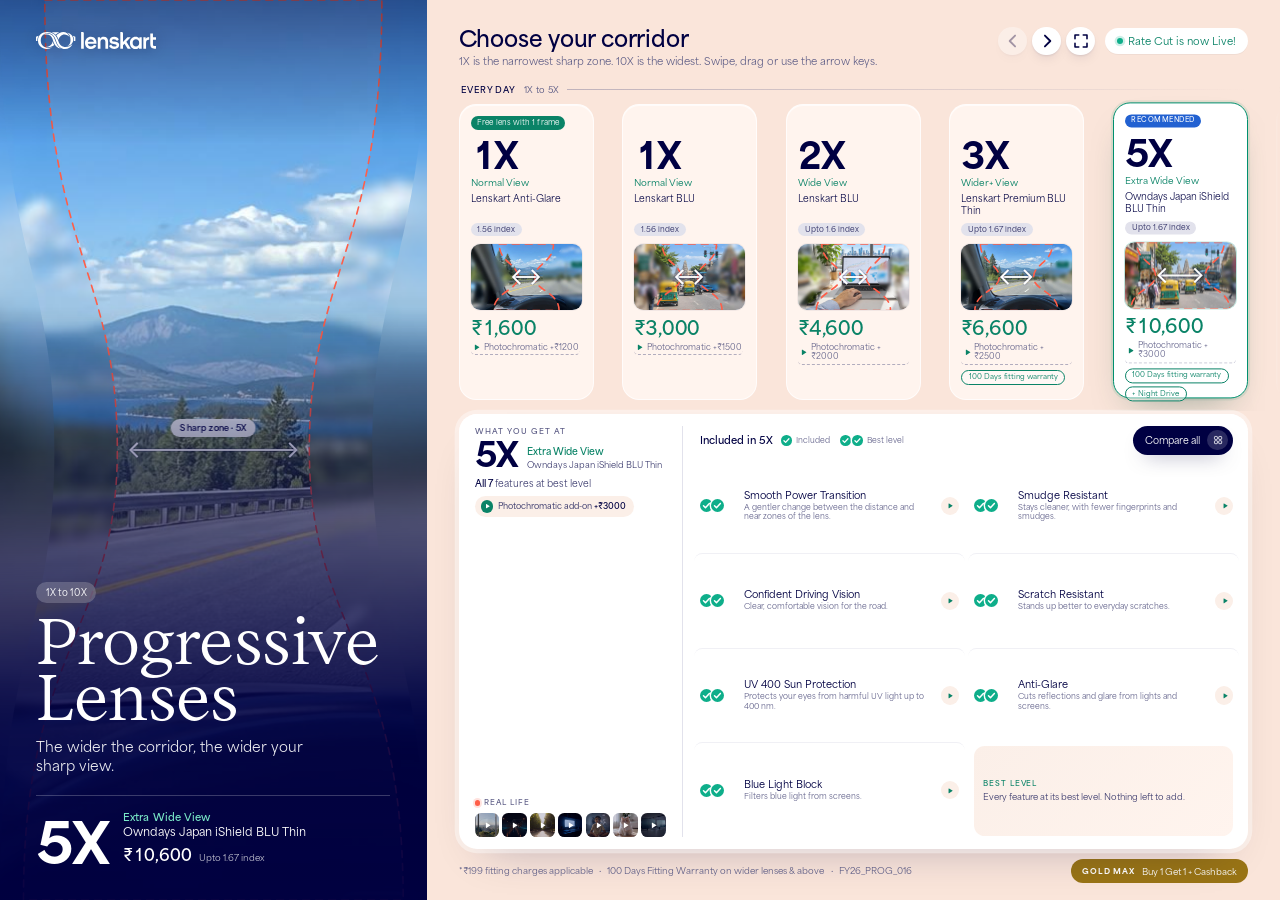
==== commit 41147ca4: "Add fullscreen toggle, 2-page locked snap scroll, touch swipe, and sharp-zone arrow fix" ====
--- a/proto/v1/index.html
+++ b/proto/v1/index.html
@@ -52,6 +52,10 @@
           </button>
           <button class="arrow" id="nextBtn" type="button" aria-label="Scroll right">
             <svg viewBox="0 0 24 24" width="20" height="20" aria-hidden="true"><path d="M9.5 5.5 16 12l-6.5 6.5" fill="none" stroke="currentColor" stroke-width="2.2" stroke-linecap="round" stroke-linejoin="round"/></svg>
+          </button>
+          <button class="arrow fs-toggle" id="fsBtn" type="button" aria-label="Toggle full screen" aria-pressed="false" title="Full screen">
+            <svg class="ic-exp" viewBox="0 0 24 24" width="18" height="18" aria-hidden="true"><path d="M4 9V4h5M15 4h5v5M20 15v5h-5M9 20H4v-5" fill="none" stroke="currentColor" stroke-width="2.1" stroke-linecap="round" stroke-linejoin="round"/></svg>
+            <svg class="ic-cmp" viewBox="0 0 24 24" width="18" height="18" aria-hidden="true"><path d="M9 4v5H4M20 9h-5V4M15 20v-5h5M4 15h5v5" fill="none" stroke="currentColor" stroke-width="2.1" stroke-linecap="round" stroke-linejoin="round"/></svg>
           </button>
         </div>
         <span class="ratecut" id="rateCut"><i></i><span>Rate Cut is now Live!</span></span>
--- a/proto/shared/corridor.css
+++ b/proto/shared/corridor.css
@@ -10,11 +10,11 @@
 .cx-outline{fill:none;stroke:#ff5e48;stroke-width:1.6;stroke-linecap:round;stroke-dasharray:7 6;vector-effect:non-scaling-stroke;animation:cx-dash 1.4s linear infinite}
 .cx-outline-glow{fill:rgba(255,255,255,.10);stroke:none}
 @keyframes cx-dash{to{stroke-dashoffset:-26}}
-.cx-arrow{position:absolute;left:50%;top:50%;height:0;pointer-events:none;transform:translate(-50%,-50%);display:flex;align-items:center;justify-content:center;animation:cx-wig 2.6s ease-in-out infinite}
+.cx-arrow{position:absolute;left:50%;top:50%;height:16px;pointer-events:none;transform:translate(-50%,-50%);display:flex;align-items:center;justify-content:center;animation:cx-wig 2.6s ease-in-out infinite}
 .cx-arrow i{display:block;height:2px;width:100%;background:rgba(255,255,255,.92);border-radius:2px;box-shadow:0 0 0 1px rgba(0,0,66,.18)}
 .cx-arrow::before,.cx-arrow::after{content:"";position:absolute;top:50%;width:9px;height:9px;border-top:2px solid #fff;border-left:2px solid #fff;filter:drop-shadow(0 0 1px rgba(0,0,66,.45))}
-.cx-arrow::before{left:0;transform:translateY(-50%) rotate(-45deg)}
-.cx-arrow::after{right:0;transform:translateY(-50%) rotate(135deg)}
+.cx-arrow::before{left:1px;transform:translateY(-50%) rotate(-45deg)}
+.cx-arrow::after{right:1px;transform:translateY(-50%) rotate(135deg)}
 @keyframes cx-wig{0%,100%{transform:translate(-50%,-50%) scaleX(1)}35%{transform:translate(-50%,-50%) scaleX(1.07)}70%{transform:translate(-50%,-50%) scaleX(.94)}}
 .cx-chip{position:absolute;left:50%;bottom:10px;transform:translateX(-50%);padding:4px 10px;border-radius:999px;font:700 11px/1 "Lenskart Sans",system-ui,sans-serif;letter-spacing:.02em;color:#000042;background:rgba(255,255,255,.88);-webkit-backdrop-filter:blur(6px);backdrop-filter:blur(6px);white-space:nowrap;pointer-events:none}
 @media (prefers-reduced-motion:reduce){.cx-outline,.cx-arrow{animation:none}}
--- a/proto/v1/style.css
+++ b/proto/v1/style.css
@@ -32,7 +32,7 @@
 
 /* ============ HERO ============ */
 .hero{position:relative;overflow:hidden;background:#1a2a44;color:#fff;display:flex;flex-direction:column;justify-content:space-between;padding:3rem 3.4rem 3.2rem;isolation:isolate}
-.hero-cx{position:absolute;inset:0;z-index:-3}
+.hero-cx,.hero-cx.cx{position:absolute;inset:0;z-index:-3}
 .hero-cx.cx{background:#2a3a58}
 .hero-cx .cx-chip{bottom:auto;top:calc(50% - 2.9rem);font-size:.8rem;padding:.42rem .85rem}
 .hero-shade{position:absolute;inset:0;z-index:-2;pointer-events:none;
@@ -67,31 +67,40 @@
 .arrow:active{transform:scale(.94)}
 .arrow[aria-disabled="true"]{opacity:.35;pointer-events:none}
 @media (hover:hover) and (pointer:fine){.arrow:hover{background:var(--navy);color:#fff}}
+.fs-toggle .ic-cmp{display:none}
+.fs-toggle[aria-pressed="true"]{background:var(--navy);color:#fff}
+.fs-toggle[aria-pressed="true"] .ic-exp{display:none}
+.fs-toggle[aria-pressed="true"] .ic-cmp{display:block}
+.hero{touch-action:pan-y}
+.lb-card{touch-action:pan-y}
 
 /* ============ CAROUSEL ============ */
 .carousel{position:relative;margin-top:1.3rem;margin-left:-1rem;margin-right:-3rem}
-.track{display:flex;gap:2.2rem;overflow-x:auto;overflow-y:hidden;scroll-snap-type:x mandatory;scroll-padding-left:1rem;padding:.2rem 3rem 1.1rem 1rem;scrollbar-width:none;-webkit-overflow-scrolling:touch;overscroll-behavior-x:contain;cursor:grab;user-select:none;-webkit-user-select:none;touch-action:pan-x pan-y;
+.track{
+  --slot:calc(var(--vw,78rem) - 4rem);
+  --card-gap:clamp(2.2rem,calc(var(--slot)*0.036),3.1rem);
+  --card-w:calc((var(--slot) - 4*var(--card-gap))/5);
+  display:flex;gap:var(--card-gap);overflow-x:auto;overflow-y:hidden;scroll-snap-type:x mandatory;scroll-padding-left:1rem;padding:.2rem 3rem 1.1rem 1rem;scrollbar-width:none;-webkit-overflow-scrolling:touch;overscroll-behavior-x:contain;cursor:grab;user-select:none;-webkit-user-select:none;touch-action:pan-x pan-y;
   -webkit-mask-image:linear-gradient(90deg,transparent 0,#000 var(--mL,0rem),#000 calc(100% - var(--mR,0rem)),transparent 100%);mask-image:linear-gradient(90deg,transparent 0,#000 var(--mL,0rem),#000 calc(100% - var(--mR,0rem)),transparent 100%)}
 .track::-webkit-scrollbar{display:none}
 .track.can-left{--mL:1.2rem}
-.track.can-right{--mR:3.4rem}
+.track.can-right{--mR:2.9rem}
 .track.dragging{cursor:grabbing;scroll-snap-type:none;user-select:none}
 .track.dragging .card{pointer-events:none}
-.grp{flex:none;display:flex;flex-direction:column;gap:.8rem}
-.grp-label{position:sticky;left:1rem;align-self:flex-start;display:flex;align-items:center;gap:.7rem;font-size:.78rem;font-weight:700;letter-spacing:.14em;text-transform:uppercase;color:var(--navy3);padding-left:.2rem;height:1.2rem;z-index:2;
-  width:calc(var(--vw,50rem) - 4rem);max-width:100%}
+.grp{flex:0 0 var(--slot);width:var(--slot);display:flex;flex-direction:column;gap:.8rem;scroll-snap-align:start;scroll-snap-stop:always}
+.grp-label{position:sticky;left:1rem;align-self:flex-start;display:flex;align-items:center;gap:.7rem;font-size:.78rem;font-weight:700;letter-spacing:.14em;text-transform:uppercase;color:var(--navy3);padding-left:.2rem;height:1.2rem;z-index:2;width:100%;max-width:100%}
 .grp-label b{font-weight:700;color:var(--navy);white-space:nowrap}
 .grp-label::after{content:"";flex:1;height:1px;background:linear-gradient(90deg,rgba(102,102,142,.4),rgba(102,102,142,0))}
 .grp-label small{font-weight:500;letter-spacing:.04em;text-transform:none;font-size:.8rem;white-space:nowrap}
-.grp-cards{display:flex;gap:1rem}
+.grp-cards{display:flex;gap:var(--card-gap)}
 
 /* ============ CARD ============ */
-.card{position:relative;flex:none;width:13.3rem;height:27.7rem;border-radius:1.6rem;background:var(--peach2);border:.13rem solid rgba(255,255,255,.75);padding:1.05rem 1.05rem 1rem;display:flex;flex-direction:column;scroll-snap-align:start;
+.card{position:relative;flex:none;width:var(--card-w);height:27.7rem;border-radius:1.6rem;background:var(--peach2);border:.13rem solid rgba(255,255,255,.75);padding:1.05rem 1.05rem 1rem;display:flex;flex-direction:column;
   box-shadow:0 1px 0 rgba(255,255,255,.7) inset;transition:transform .28s var(--ease-out),box-shadow .28s var(--ease-out),background-color .28s,border-color .28s}
-.card-hit{position:absolute;inset:0;border-radius:inherit;z-index:1;-webkit-touch-callout:none}
+.card-hit{position:absolute;inset:0;border-radius:inherit;z-index:1;-webkit-touch-callout:none;touch-action:pan-x pan-y}
 .card-hit:focus-visible{outline:.2rem solid var(--blue);outline-offset:.2rem;border-radius:1.6rem}
 .card > *:not(.card-hit){position:relative;pointer-events:none}
-.card .addon{pointer-events:auto;z-index:3}
+.card .addon{pointer-events:auto;z-index:3;touch-action:pan-x pan-y}
 .card-tags{min-height:1.5rem;display:flex;gap:.35rem;flex-wrap:wrap;align-items:flex-start}
 .chip{display:inline-flex;align-items:center;padding:.28rem .6rem;border-radius:999px;font-size:.66rem;font-weight:700;letter-spacing:.04em;line-height:1;white-space:nowrap}
 .chip-free{background:var(--teal);color:#fff;letter-spacing:.01em;font-weight:500;font-size:.68rem}
@@ -304,11 +313,14 @@
   .stage-title h2{font-size:1.6rem}
   .stage-title p{font-size:.88rem}
   .head-right{width:100%;justify-content:space-between}
-  .arrows{display:none}
+  #prevBtn,#nextBtn{display:none}
   .carousel{margin:1rem -1.25rem 0}
-  .track{padding:.2rem 1.25rem 1.1rem;scroll-padding-left:1.25rem;gap:1.6rem;--vw:26rem}
+  .track{--card-w:13.8rem;--card-gap:1rem;padding:.2rem 1.25rem 1.1rem;scroll-padding-left:1.25rem;gap:1.4rem;--vw:26rem}
+  .track.can-right{--mR:2.4rem}
+  .grp{flex:none;width:auto;scroll-snap-align:none;scroll-snap-stop:normal}
   .grp-label{left:1.25rem;width:calc(100vw - 3.5rem)}
-  .card{width:13.8rem}
+  .grp-cards{gap:1rem}
+  .card{width:13.8rem;scroll-snap-align:start}
   .detail{display:block;margin-top:.4rem;padding:1.2rem 1.1rem 1.1rem}
   .d-id{border-right:0;padding-right:0;padding-bottom:1rem;border-bottom:1px solid var(--lilac)}
   .rl{margin-top:1rem}
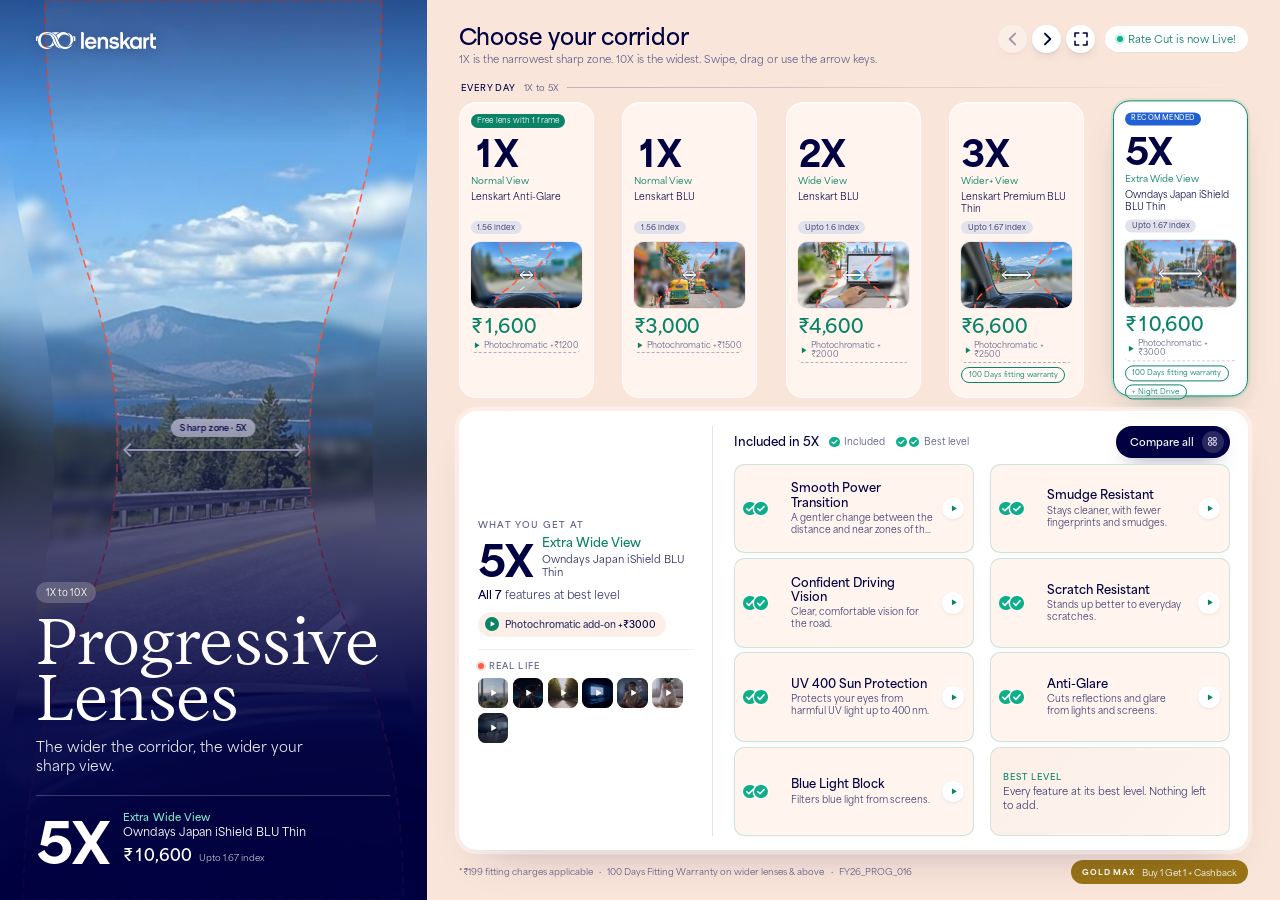
==== commit bc96e36f: "Fix 1X/2X sharp-zone arrow centering, Safari freeze, ?v=5 cache-bust, and iPad fullscreen bottom pan" ====
--- a/proto/v1/index.html
+++ b/proto/v1/index.html
@@ -6,8 +6,8 @@
 <title>Progressive Lenses · Cinematic</title>
 <meta name="theme-color" content="#FAE5DA">
 <link rel="icon" href="data:,">
-<link rel="stylesheet" href="../shared/corridor.css">
-<link rel="stylesheet" href="style.css">
+<link rel="stylesheet" href="../shared/corridor.css?v=5">
+<link rel="stylesheet" href="style.css?v=5">
 </head>
 <body>
 
@@ -131,8 +131,8 @@
   </div>
 </div>
 
-<script src="../shared/data.js"></script>
-<script src="../shared/corridor.js"></script>
-<script src="app.js"></script>
+<script src="../shared/data.js?v=5"></script>
+<script src="../shared/corridor.js?v=5"></script>
+<script src="app.js?v=5"></script>
 </body>
 </html>
--- a/proto/shared/corridor.css
+++ b/proto/shared/corridor.css
@@ -10,11 +10,12 @@
 .cx-outline{fill:none;stroke:#ff5e48;stroke-width:1.6;stroke-linecap:round;stroke-dasharray:7 6;vector-effect:non-scaling-stroke;animation:cx-dash 1.4s linear infinite}
 .cx-outline-glow{fill:rgba(255,255,255,.10);stroke:none}
 @keyframes cx-dash{to{stroke-dashoffset:-26}}
-.cx-arrow{position:absolute;left:50%;top:50%;height:16px;pointer-events:none;transform:translate(-50%,-50%);display:flex;align-items:center;justify-content:center;animation:cx-wig 2.6s ease-in-out infinite}
-.cx-arrow i{display:block;height:2px;width:100%;background:rgba(255,255,255,.92);border-radius:2px;box-shadow:0 0 0 1px rgba(0,0,66,.18)}
-.cx-arrow::before,.cx-arrow::after{content:"";position:absolute;top:50%;width:9px;height:9px;border-top:2px solid #fff;border-left:2px solid #fff;filter:drop-shadow(0 0 1px rgba(0,0,66,.45))}
-.cx-arrow::before{left:1px;transform:translateY(-50%) rotate(-45deg)}
-.cx-arrow::after{right:1px;transform:translateY(-50%) rotate(135deg)}
-@keyframes cx-wig{0%,100%{transform:translate(-50%,-50%) scaleX(1)}35%{transform:translate(-50%,-50%) scaleX(1.07)}70%{transform:translate(-50%,-50%) scaleX(.94)}}
+.cx-arrow{position:absolute;left:0;right:0;top:50%;height:18px;margin-top:-9px;pointer-events:none;display:flex;align-items:center;justify-content:center}
+.cx-bar{position:relative;height:100%;display:flex;align-items:center;justify-content:center;transform-origin:center center;animation:cx-wig 2.6s ease-in-out infinite}
+.cx-bar i{display:block;height:2px;width:100%;background:rgba(255,255,255,.94);border-radius:2px;box-shadow:0 0 0 1px rgba(0,0,66,.18)}
+.cx-bar::before,.cx-bar::after{content:"";position:absolute;top:50%;width:8px;height:8px;border-top:2px solid #fff;border-left:2px solid #fff;filter:drop-shadow(0 0 1px rgba(0,0,66,.45))}
+.cx-bar::before{left:1px;transform:translateY(-50%) rotate(-45deg)}
+.cx-bar::after{right:1px;transform:translateY(-50%) rotate(135deg)}
+@keyframes cx-wig{0%,100%{transform:scaleX(1)}35%{transform:scaleX(1.03)}70%{transform:scaleX(.96)}}
 .cx-chip{position:absolute;left:50%;bottom:10px;transform:translateX(-50%);padding:4px 10px;border-radius:999px;font:700 11px/1 "Lenskart Sans",system-ui,sans-serif;letter-spacing:.02em;color:#000042;background:rgba(255,255,255,.88);-webkit-backdrop-filter:blur(6px);backdrop-filter:blur(6px);white-space:nowrap;pointer-events:none}
-@media (prefers-reduced-motion:reduce){.cx-outline,.cx-arrow{animation:none}}
+@media (prefers-reduced-motion:reduce){.cx-outline,.cx-bar{animation:none}}
--- a/proto/v1/style.css
+++ b/proto/v1/style.css
@@ -31,7 +31,7 @@
 .app{display:grid;grid-template-columns:40rem minmax(0,1fr);height:100vh;height:100dvh;min-height:40rem;max-height:100vh;max-height:100dvh}
 
 /* ============ HERO ============ */
-.hero{position:relative;overflow:hidden;background:#1a2a44;color:#fff;display:flex;flex-direction:column;justify-content:space-between;padding:3rem 3.4rem 3.2rem;isolation:isolate}
+.hero{position:relative;overflow:hidden;background:#1a2a44;color:#fff;display:flex;flex-direction:column;justify-content:space-between;padding:max(3rem,calc(env(safe-area-inset-top,0px) + 1.4rem)) 3.4rem 3.2rem;isolation:isolate}
 .hero-cx,.hero-cx.cx{position:absolute;inset:0;z-index:-3}
 .hero-cx.cx{background:#2a3a58}
 .hero-cx .cx-chip{bottom:auto;top:calc(50% - 2.9rem);font-size:.8rem;padding:.42rem .85rem}
@@ -54,7 +54,7 @@
 .hero-price-note{font-size:.82rem;opacity:.8}
 
 /* ============ STAGE ============ */
-.stage{display:flex;flex-direction:column;min-width:0;min-height:0;padding:2.5rem 3rem 1.6rem 3rem;background:var(--peach);position:relative}
+.stage{display:flex;flex-direction:column;min-width:0;min-height:0;padding:max(2.3rem,calc(env(safe-area-inset-top,0px) + 1.1rem)) 3rem 1.5rem 3rem;background:var(--peach);position:relative}
 .stage-head{display:flex;justify-content:space-between;align-items:flex-start;gap:1.5rem}
 .stage-title h2{font-size:2.05rem;line-height:1.1;font-weight:700;letter-spacing:-.01em}
 .stage-title p{margin-top:.4rem;font-size:.95rem;color:var(--navy3);font-weight:400}
@@ -111,6 +111,8 @@
 .card-name{margin-top:.4rem;font-size:.86rem;font-weight:400;line-height:1.28;min-height:2.2rem;color:var(--navy)}
 .idx{align-self:flex-start;margin-top:.55rem;padding:.3rem .62rem;border-radius:999px;background:var(--lilac);font-size:.7rem;font-weight:500;color:var(--navy2);line-height:1}
 .tile{margin-top:.7rem;width:100%;aspect-ratio:16/9.6;border-radius:.9rem;overflow:hidden;background:#cfdbe8;flex:none;box-shadow:0 0 0 1px rgba(0,0,66,.05)}
+.tile .cx-bar::before,.tile .cx-bar::after{width:5px;height:5px;border-width:1.6px}
+.tile .cx-bar i{height:1.5px}
 .card-price{margin-top:.7rem;font-size:1.75rem;font-weight:700;color:var(--teal);line-height:1.05;letter-spacing:-.01em;font-variant-numeric:tabular-nums}
 .addon{align-self:flex-start;margin-top:.3rem;font-size:.74rem;color:var(--navy3);line-height:1.2;display:inline-flex;align-items:center;gap:.3rem;padding:.2rem .1rem;border-radius:.4rem;text-align:left;border-bottom:1px dashed rgba(102,102,142,.5);transition:color .15s,border-color .15s}
 .addon svg{flex:none;width:.8rem;height:.8rem;color:var(--teal)}
@@ -127,65 +129,66 @@
 .card.is-sel .tile{box-shadow:0 0 0 1px rgba(0,144,111,.25)}
 
 /* ============ DETAIL ============ */
-.detail{margin-top:.2rem;flex:1 1 auto;min-height:0;background:#fff;border-radius:1.7rem;padding:1.15rem 1.4rem 1.1rem 1.5rem;display:grid;grid-template-columns:19.5rem minmax(0,1fr);gap:1.6rem;box-shadow:0 0 0 .4rem rgba(255,255,255,.4),0 1px 0 rgba(255,255,255,.8) inset,0 22px 44px -26px rgba(0,0,66,.3);position:relative}
-.d-id{display:flex;flex-direction:column;min-width:0;border-right:1px solid var(--lilac);padding-right:1.4rem}
-.d-eyebrow{font-size:.7rem;font-weight:700;letter-spacing:.14em;text-transform:uppercase;color:var(--navy3)}
-.d-head{margin-top:.4rem;display:flex;align-items:flex-end;gap:.8rem}
-.d-x{font-size:3.1rem;line-height:.9;font-weight:900;letter-spacing:-.025em;font-variant-numeric:tabular-nums}
-.d-view{font-size:.88rem;font-weight:700;color:var(--teal);line-height:1.2;padding-bottom:.1rem}
-.d-name{margin-top:.15rem;font-size:.78rem;color:var(--navy2);line-height:1.2}
-.d-sum{margin-top:.75rem;font-size:.86rem;line-height:1.35;color:var(--navy2)}
+.detail{margin-top:.2rem;flex:1 1 auto;min-height:0;background:#fff;border-radius:1.7rem;padding:1.35rem 1.7rem 1.3rem 1.8rem;display:grid;grid-template-columns:22rem minmax(0,1fr);gap:2rem;box-shadow:0 0 0 .4rem rgba(255,255,255,.4),0 1px 0 rgba(255,255,255,.8) inset,0 22px 44px -26px rgba(0,0,66,.3);position:relative}
+.d-id{display:flex;flex-direction:column;justify-content:center;gap:.3rem;min-width:0;border-right:1px solid var(--lilac);padding-right:1.6rem}
+.d-eyebrow{font-size:.82rem;font-weight:700;letter-spacing:.14em;text-transform:uppercase;color:var(--navy3)}
+.d-head{margin-top:.25rem;display:flex;align-items:flex-end;gap:.9rem}
+.d-x{font-size:3.9rem;line-height:.86;font-weight:900;letter-spacing:-.025em;font-variant-numeric:tabular-nums}
+.d-view{font-size:1.12rem;font-weight:700;color:var(--teal);line-height:1.2;padding-bottom:.1rem}
+.d-name{margin-top:.2rem;font-size:.94rem;color:var(--navy2);line-height:1.25;font-weight:500}
+.d-sum{margin-top:.6rem;font-size:1.05rem;line-height:1.4;color:var(--navy2)}
 .d-sum b{color:var(--navy);font-weight:700}
-.d-addon{margin-top:.55rem;align-self:flex-start;display:inline-flex;align-items:center;gap:.45rem;padding:.4rem .75rem .4rem .55rem;border-radius:999px;background:var(--peach3);font-size:.76rem;font-weight:500;color:var(--navy2);transition:background-color .2s,transform .16s var(--ease-out)}
-.d-addon svg{width:1.15rem;height:1.15rem;color:#fff;background:var(--teal);border-radius:50%;padding:.25rem;flex:none}
+.d-addon{margin-top:.45rem;align-self:flex-start;display:inline-flex;align-items:center;gap:.55rem;padding:.52rem .95rem .52rem .66rem;border-radius:999px;background:var(--peach3);font-size:.88rem;font-weight:600;color:var(--navy2);transition:background-color .2s,transform .16s var(--ease-out)}
+.d-addon svg{width:1.3rem;height:1.3rem;color:#fff;background:var(--teal);border-radius:50%;padding:.28rem;flex:none}
 .d-addon b{color:var(--navy);font-weight:700}
 .d-addon:active{transform:scale(.97)}
 @media (hover:hover) and (pointer:fine){.d-addon:hover{background:var(--peach)}}
-.rl{margin-top:auto;padding-top:.7rem}
-.rl-label{display:flex;align-items:center;gap:.4rem;font-size:.68rem;font-weight:700;letter-spacing:.14em;text-transform:uppercase;color:var(--navy3)}
-.rl-label i{width:.5rem;height:.5rem;border-radius:50%;background:var(--red);box-shadow:0 0 0 .18rem rgba(255,94,72,.18)}
-.rl-row{margin-top:.5rem;display:flex;gap:.3rem}
-.rl-th{position:relative;flex:none;width:2.3rem;height:2.3rem;border-radius:.6rem;overflow:hidden;background:var(--lilac);transition:transform .2s var(--ease-out),box-shadow .2s;animation:pop .34s var(--ease-out) backwards;animation-delay:calc(var(--i,0)*40ms)}
+.rl{margin-top:.9rem;padding-top:.95rem;border-top:1px solid var(--lilac2)}
+.rl-label{display:flex;align-items:center;gap:.45rem;font-size:.78rem;font-weight:700;letter-spacing:.14em;text-transform:uppercase;color:var(--navy3)}
+.rl-label i{width:.56rem;height:.56rem;border-radius:50%;background:var(--red);box-shadow:0 0 0 .2rem rgba(255,94,72,.18)}
+.rl-row{margin-top:.6rem;display:flex;gap:.42rem;flex-wrap:wrap}
+.rl-th{position:relative;flex:none;width:2.85rem;height:2.85rem;border-radius:.7rem;overflow:hidden;background:var(--lilac);transition:transform .2s var(--ease-out),box-shadow .2s;animation:pop .34s var(--ease-out) backwards;animation-delay:calc(var(--i,0)*40ms)}
 .rl-th img{width:100%;height:100%;object-fit:cover}
 .rl-th::after{content:"";position:absolute;inset:0;background:rgba(0,0,66,.18);transition:background-color .2s}
-.rl-th svg{position:absolute;left:50%;top:50%;width:.8rem;height:.8rem;margin:-.4rem 0 0 -.4rem;color:#fff;z-index:1;filter:drop-shadow(0 1px 2px rgba(0,0,40,.4))}
+.rl-th svg{position:absolute;left:50%;top:50%;width:.9rem;height:.9rem;margin:-.45rem 0 0 -.45rem;color:#fff;z-index:1;filter:drop-shadow(0 1px 2px rgba(0,0,40,.4))}
 .rl-th:active{transform:scale(.94)}
 @media (hover:hover) and (pointer:fine){.rl-th:hover{transform:translateY(-.15rem);box-shadow:0 8px 14px -8px rgba(0,0,66,.5)}.rl-th:hover::after{background:rgba(0,0,66,0)}}
 @keyframes pop{from{opacity:0;transform:translateY(.4rem) scale(.92)}}
 
 .d-main{min-width:0;display:flex;flex-direction:column}
-.d-top{display:flex;align-items:center;justify-content:space-between;gap:1rem;min-height:2.4rem}
-.d-title{font-size:.95rem;font-weight:700;display:flex;align-items:center;gap:.8rem;flex-wrap:wrap}
-.legend{display:inline-flex;align-items:center;gap:1rem;font-size:.72rem;font-weight:400;color:var(--navy3)}
-.legend span{display:inline-flex;align-items:center;gap:.35rem}
-.btn-compare{display:inline-flex;align-items:center;gap:.7rem;padding:.4rem .5rem .4rem 1.15rem;border-radius:999px;background:var(--navy);color:#fff;font-size:.88rem;font-weight:500;white-space:nowrap;transition:transform .16s var(--ease-out),background-color .2s,box-shadow .2s;box-shadow:0 10px 20px -12px rgba(0,0,66,.7)}
-.btn-compare .bi{width:1.9rem;height:1.9rem;border-radius:50%;background:rgba(255,255,255,.16);display:grid;place-items:center;transition:transform .35s var(--ease-out),background-color .2s}
-.btn-compare svg{width:.95rem;height:.95rem}
+.d-top{display:flex;align-items:center;justify-content:space-between;gap:1rem;min-height:2.6rem}
+.d-title{font-size:1.12rem;font-weight:700;display:flex;align-items:center;gap:.95rem;flex-wrap:wrap}
+.legend{display:inline-flex;align-items:center;gap:1.05rem;font-size:.86rem;font-weight:500;color:var(--navy3)}
+.legend span{display:inline-flex;align-items:center;gap:.4rem}
+.btn-compare{display:inline-flex;align-items:center;gap:.75rem;padding:.48rem .58rem .48rem 1.3rem;border-radius:999px;background:var(--navy);color:#fff;font-size:.96rem;font-weight:600;white-space:nowrap;transition:transform .16s var(--ease-out),background-color .2s,box-shadow .2s;box-shadow:0 10px 20px -12px rgba(0,0,66,.7)}
+.btn-compare .bi{width:2.05rem;height:2.05rem;border-radius:50%;background:rgba(255,255,255,.16);display:grid;place-items:center;transition:transform .35s var(--ease-out),background-color .2s}
+.btn-compare svg{width:1.02rem;height:1.02rem}
 @media (hover:hover) and (pointer:fine){.btn-compare:hover .bi{transform:translate(.12rem,-.05rem) scale(1.06);background:rgba(255,255,255,.26)}}
 .btn-compare:active{transform:scale(.97)}
 @media (hover:hover) and (pointer:fine){.btn-compare:hover{background:var(--navy2)}}
-.feats{margin-top:.3rem;flex:1;display:grid;grid-template-columns:1fr 1fr;grid-template-rows:repeat(4,minmax(0,1fr));grid-auto-flow:column;column-gap:1.4rem;min-height:0}
-.feat{position:relative;display:flex;align-items:center;gap:.75rem;text-align:left;padding:.2rem .55rem;margin:0 -.55rem;border-radius:.8rem;min-width:0;border-top:1px solid var(--lilac2);transition:background-color .18s,transform .16s var(--ease-out),opacity .25s;animation:rowin .36s var(--ease-out) backwards;animation-delay:calc(var(--i,0)*28ms)}
-.feat:nth-child(4),.feat:nth-child(8){}
-.feats .feat:nth-child(1),.feats .feat:nth-child(5){border-top-color:transparent}
+.feats{margin-top:.55rem;flex:1;display:grid;grid-template-columns:1fr 1fr;grid-template-rows:repeat(4,minmax(0,1fr));grid-auto-flow:column;column-gap:1.5rem;row-gap:.45rem;min-height:0}
+.feat{position:relative;display:flex;align-items:center;gap:.85rem;text-align:left;padding:.45rem .8rem;margin:0;border-radius:.95rem;min-width:0;border:1px solid transparent;transition:background-color .18s,border-color .18s,transform .16s var(--ease-out),opacity .25s;animation:rowin .36s var(--ease-out) backwards;animation-delay:calc(var(--i,0)*28ms)}
+.feat.on{background:var(--peach2);border-color:rgba(14,174,138,.22);box-shadow:0 2px 8px -4px rgba(0,0,66,.08)}
+.feat.on .f-label{font-weight:700;color:var(--navy)}
+.feat.on .f-sub{color:var(--navy2)}
 .feat:active{transform:scale(.99)}
 @keyframes rowin{from{opacity:0;transform:translateY(.4rem)}}
-.f-ticks{flex:none;width:3.4rem;display:flex;align-items:center;gap:.2rem}
+.f-ticks{flex:none;width:3.6rem;display:flex;align-items:center;gap:.22rem}
 .f-txt{min-width:0;flex:1}
-.f-label{display:flex;font-size:.92rem;font-weight:500;line-height:1.2;color:var(--navy);display:flex;align-items:center;gap:.5rem;flex-wrap:wrap}
-.f-sub{display:block;margin-top:.12rem;font-size:.72rem;line-height:1.25;color:var(--navy3);display:-webkit-box;-webkit-line-clamp:2;-webkit-box-orient:vertical;overflow:hidden}
-.f-note{display:inline-flex;font-size:.66rem;font-weight:700;color:var(--teal);background:rgba(14,174,138,.12);padding:.18rem .5rem;border-radius:999px;letter-spacing:.01em;line-height:1}
-.f-play{flex:none;width:1.7rem;height:1.7rem;border-radius:50%;display:grid;place-items:center;background:var(--peach3);color:var(--teal);transition:background-color .18s,color .18s,transform .2s var(--ease-out)}
-.f-play svg{width:.72rem;height:.72rem;margin-left:.08rem}
-@media (hover:hover) and (pointer:fine){.feat:hover{background:var(--peach2)}.feat:hover .f-play{background:var(--teal);color:#fff;transform:scale(1.08)}}
-.feat.off{opacity:.5}
-.feat.off .f-label{color:var(--navy2)}
-.feat.off .f-sub{color:var(--navy3)}
-.feat.off:hover,.feat.off:focus-visible{opacity:.9}
-.feat.off .f-play{background:var(--lilac2);color:var(--navy3)}
-.cell-hint{display:flex;flex-direction:column;justify-content:center;gap:.25rem;padding:.4rem .9rem;margin:.3rem 0 .1rem;border-radius:1rem;background:linear-gradient(135deg,var(--peach3),var(--peach2));font-size:.8rem;line-height:1.35;color:var(--navy2);animation:rowin .36s var(--ease-out) backwards;animation-delay:200ms}
+.f-label{display:flex;font-size:1.1rem;font-weight:600;line-height:1.22;color:var(--navy);align-items:center;gap:.5rem;flex-wrap:wrap}
+.f-sub{display:block;margin-top:.18rem;font-size:.86rem;line-height:1.3;color:var(--navy3);display:-webkit-box;-webkit-line-clamp:2;-webkit-box-orient:vertical;overflow:hidden}
+.f-note{display:inline-flex;font-size:.74rem;font-weight:700;color:var(--teal);background:rgba(14,174,138,.14);padding:.22rem .58rem;border-radius:999px;letter-spacing:.01em;line-height:1}
+.f-play{flex:none;width:2.05rem;height:2.05rem;border-radius:50%;display:grid;place-items:center;background:#fff;color:var(--teal);box-shadow:0 1px 3px rgba(0,0,66,.08);transition:background-color .18s,color .18s,transform .2s var(--ease-out)}
+.f-play svg{width:.82rem;height:.82rem;margin-left:.08rem}
+@media (hover:hover) and (pointer:fine){.feat:hover{background:var(--peach);border-color:rgba(14,174,138,.36)}.feat:hover .f-play{background:var(--teal);color:#fff;transform:scale(1.08)}}
+.feat.off{opacity:.48;background:#f4f4f8;border-color:transparent}
+.feat.off .f-label{color:var(--navy3);font-weight:500}
+.feat.off .f-sub{color:#6a6a92}
+.feat.off:hover,.feat.off:focus-visible{opacity:.88;background:var(--lilac2)}
+.feat.off .f-play{background:#fff;color:var(--navy3);box-shadow:none}
+.cell-hint{display:flex;flex-direction:column;justify-content:center;gap:.3rem;padding:.6rem 1.1rem;margin:0;border-radius:.95rem;background:linear-gradient(135deg,var(--peach3),var(--peach2));border:1px solid rgba(14,174,138,.18);font-size:.94rem;line-height:1.35;color:var(--navy2);animation:rowin .36s var(--ease-out) backwards;animation-delay:200ms}
 .cell-hint b{color:var(--navy);font-weight:700}
-.cell-hint small{font-size:.68rem;font-weight:700;letter-spacing:.12em;text-transform:uppercase;color:var(--teal)}
+.cell-hint small{font-size:.78rem;font-weight:700;letter-spacing:.12em;text-transform:uppercase;color:var(--teal)}
 
 /* ticks */
 .tk{display:inline-block;width:1.25rem;height:1.25rem;border-radius:50%;background:var(--teal2) url("data:image/svg+xml,%3Csvg xmlns='http://www.w3.org/2000/svg' viewBox='0 0 20 20'%3E%3Cpath d='M5.4 10.4l3 3 6-6.6' fill='none' stroke='white' stroke-width='2.3' stroke-linecap='round' stroke-linejoin='round'/%3E%3C/svg%3E") center/100% no-repeat;flex:none}
